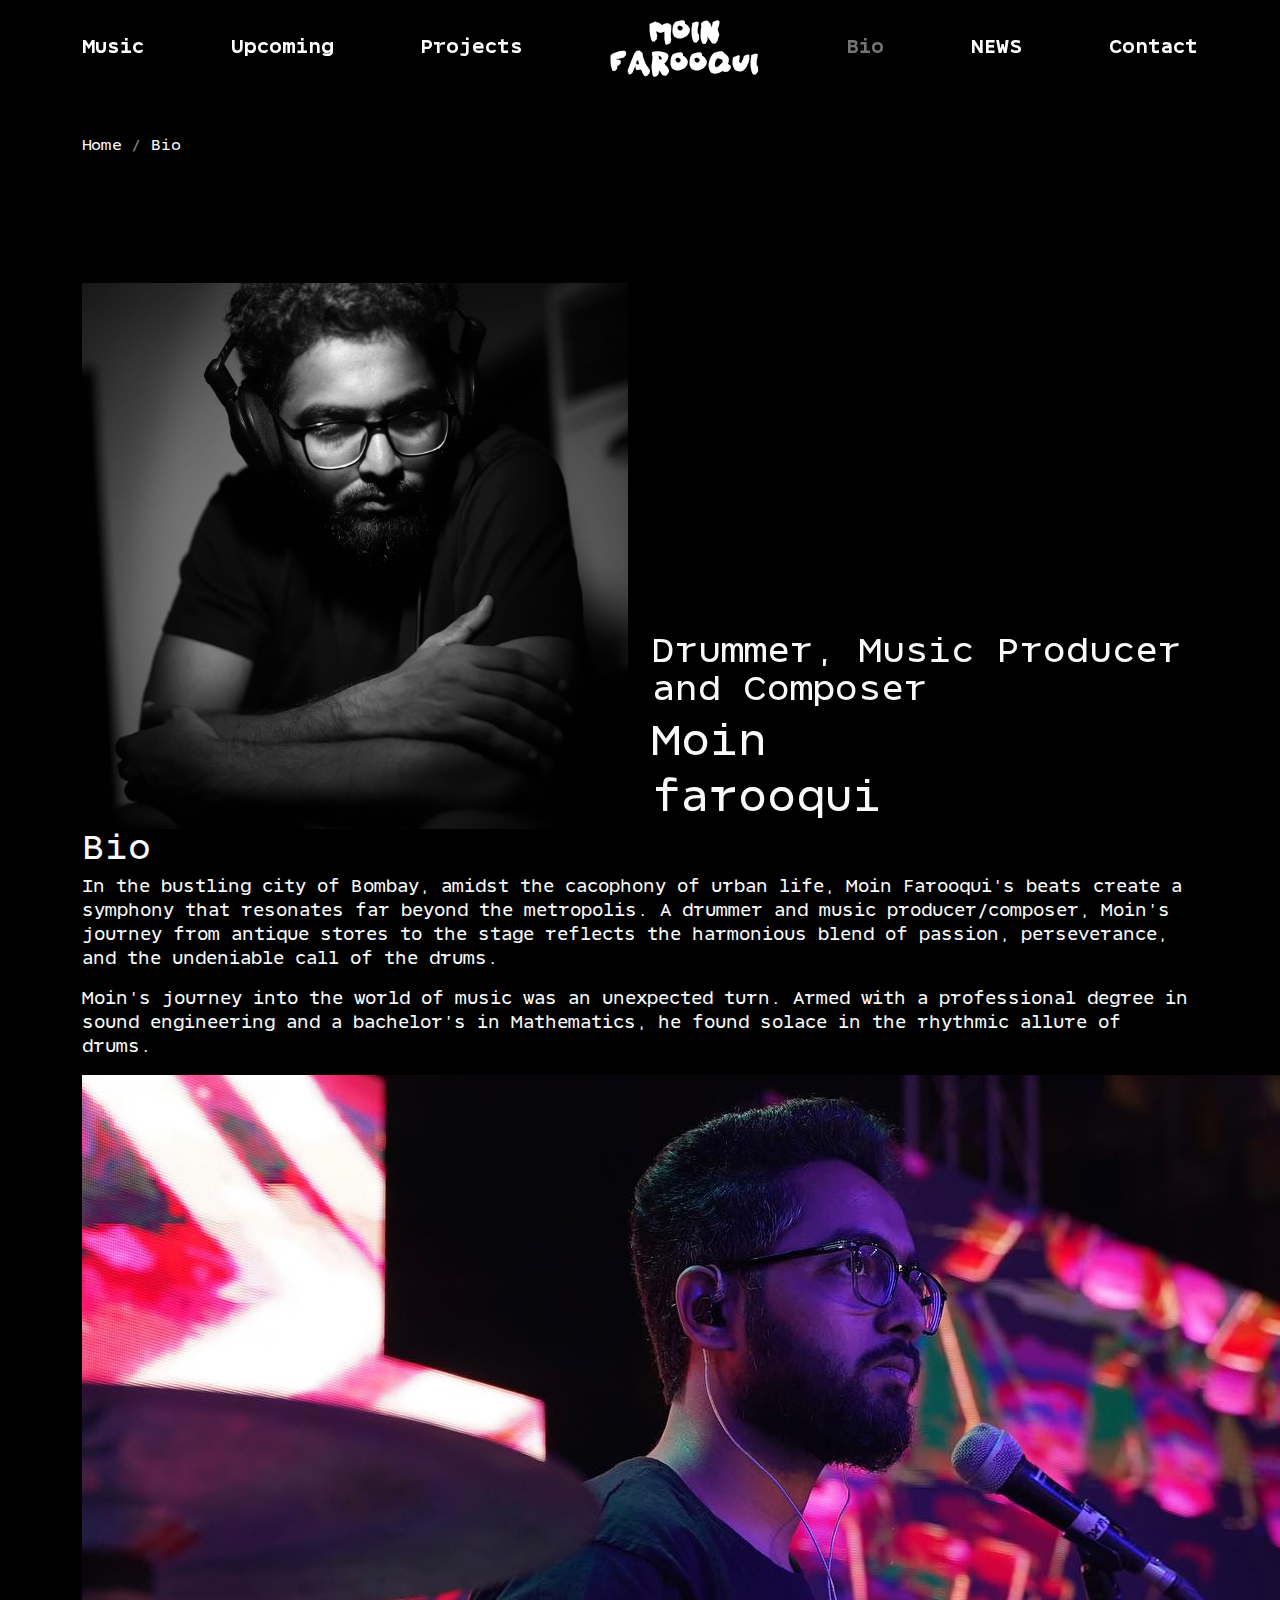
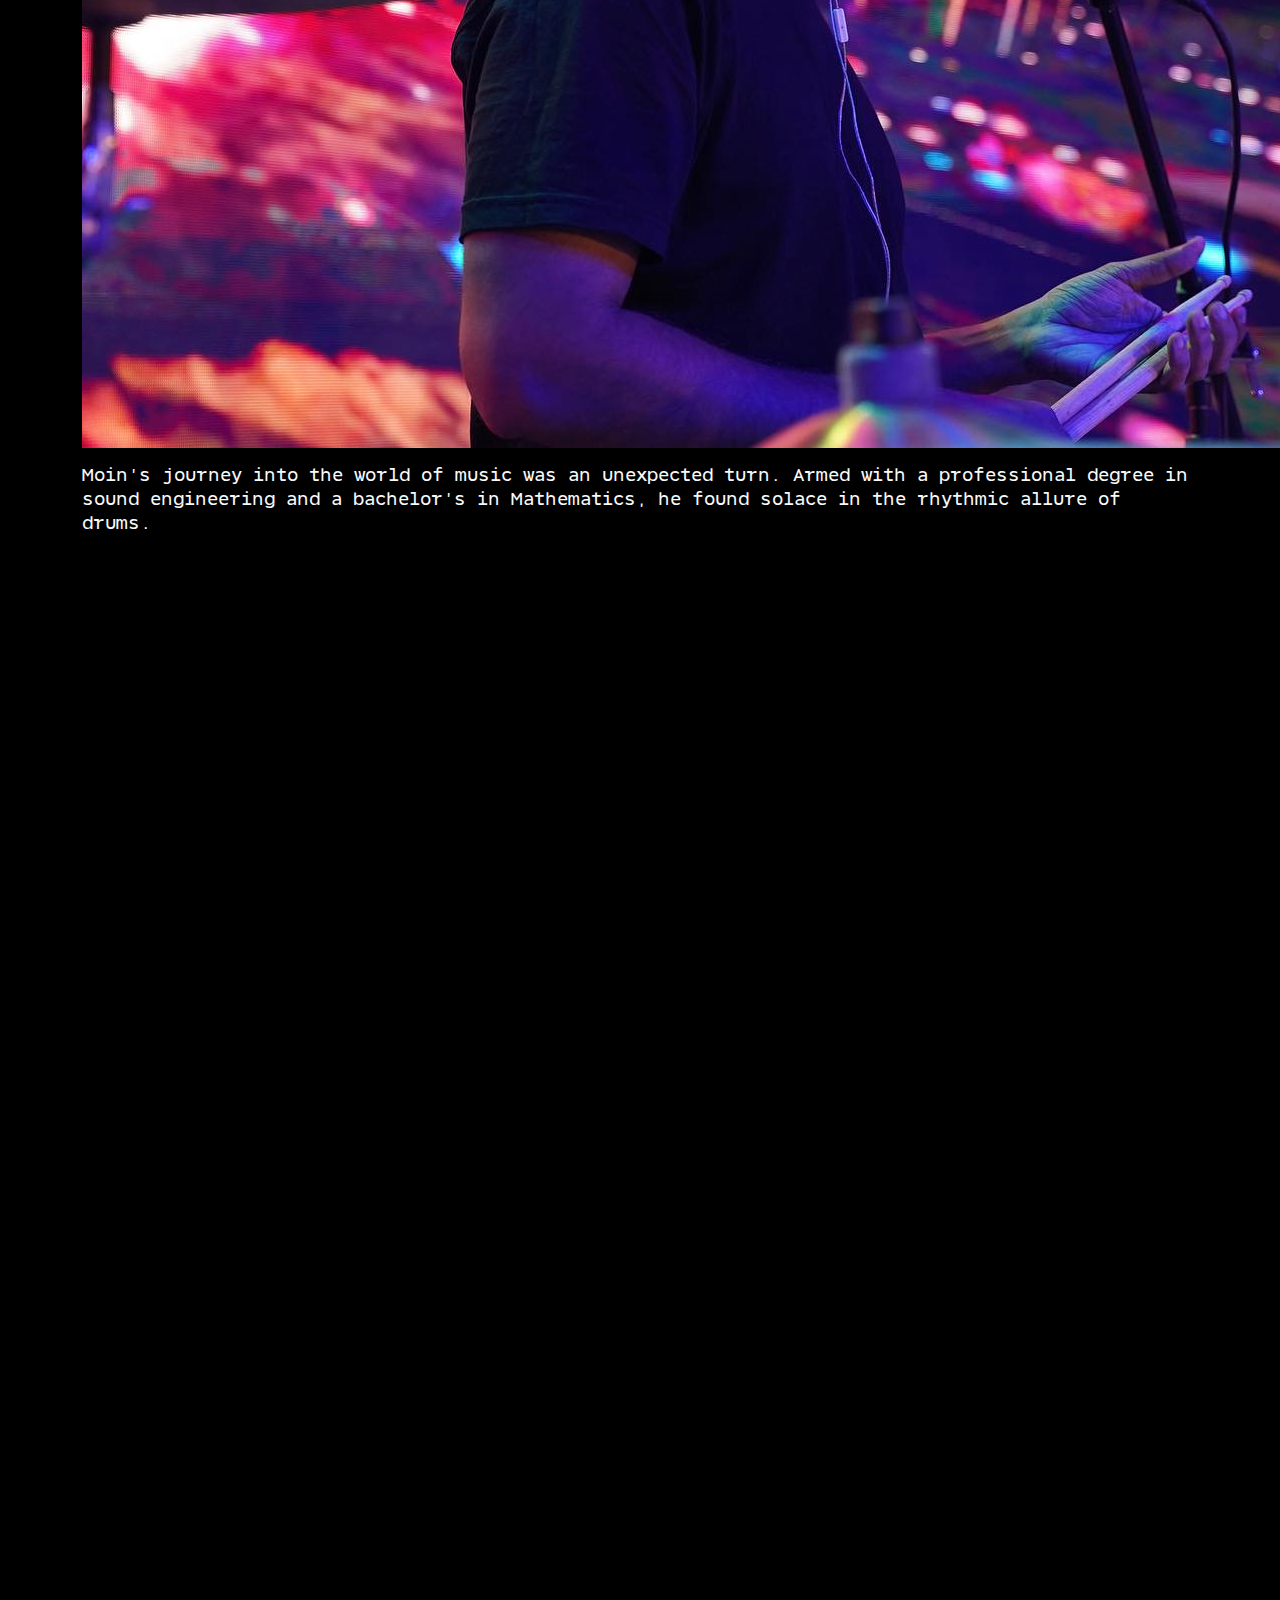
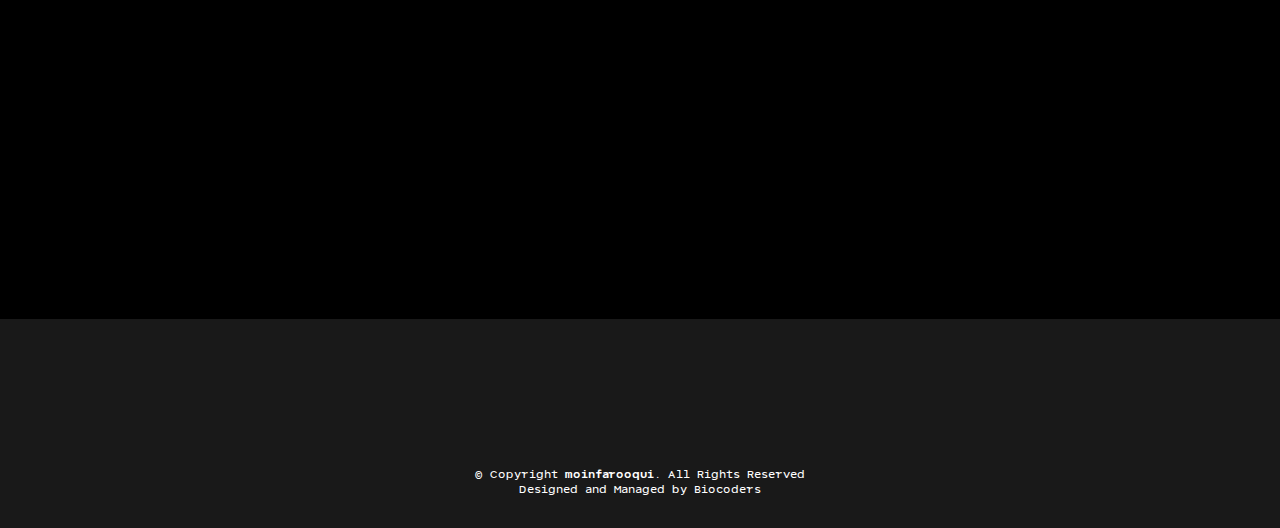
==== bio.html @ 80e5ed39 "Add files via upload" ====
<!DOCTYPE html>
<html lang="en">

<head>
  <meta charset="utf-8">
  <meta content="width=device-width, initial-scale=1.0" name="viewport">

  <title>Bio | Moin farooqui</title>
  <meta content="" name="description">
  <meta content="" name="keywords">

  <!-- Favicons -->
  <link href="assets/img/favicon/favicon-32x32.png" rel="icon">
  <link href="assets/img/favicon/apple-touch-icon.png" rel="apple-touch-icon">

  <!-- Google Fonts -->
  <link href="https://fonts.googleapis.com/css?family=Open+Sans:300,300i,400,400i,600,600i,700,700i|Jost:300,300i,400,400i,500,500i,600,600i,700,700i|Poppins:300,300i,400,400i,500,500i,600,600i,700,700i" rel="stylesheet">

  <!-- Vendor CSS Files -->
  <link href="assets/vendor/aos/aos.css" rel="stylesheet">
  <link href="assets/vendor/bootstrap/css/bootstrap.min.css" rel="stylesheet">
  <link href="assets/vendor/bootstrap-icons/bootstrap-icons.css" rel="stylesheet">
  <link href="assets/vendor/boxicons/css/boxicons.min.css" rel="stylesheet">
  <link href="assets/vendor/glightbox/css/glightbox.min.css" rel="stylesheet">
  <link href="assets/vendor/remixicon/remixicon.css" rel="stylesheet">
  <link href="assets/vendor/swiper/swiper-bundle.min.css" rel="stylesheet">

  <!-- Template Main CSS File -->
  <link href="assets/css/style.css" rel="stylesheet">

  <!-- =======================================================
  * Template Name: Arsha - v4.11.0
  * Template URL: https://bootstrapmade.com/arsha-free-bootstrap-html-template-corporate/
  * Author: BootstrapMade.com
  * License: https://bootstrapmade.com/license/
  ======================================================== -->
</head>

<body  style="background-color: #000;">

  <!-- ======= Header ======= -->
  <header id="header" class="fixed-top">
    <div class="container d-flex align-items-center">

      <!-- <h1 class="logo me-auto"><a href="index.html">Moin farooqui</a></h1> -->
      <!-- Uncomment below if you prefer to use an image logo -->
      <!-- <a href="index.html" class="logo me-auto"><img src="assets/img/logo.png" alt="" class="img-fluid"></a>-->

      <nav id="navbar" class="navbar">
        <ul>
          
          <li><a class="nav-link scrollto" href="#music">Music</a></li>
          <li><a class="nav-link scrollto" href="#upcoming">Upcoming</a></li>
          <li><a class="nav-link scrollto" href="#projects">Projects</a></li>
          <h1 class="logo nav-link scrollto"><a href="#hero">Moin <br> farooqui</a></h1>
          <li><a class="nav-link scrollto active" href="#bio">Bio</a></li>
          <li><a class="nav-link scrollto" href="#news">NEWS</a></li>
          <li><a class="nav-link scrollto" href="#contact">Contact</a></li>
        </ul>
        <i class="bi bi-list mobile-nav-toggle"></i>
      </nav><!-- .navbar -->
      
    </div>
  </header>
  <!-- End Header -->

  <main id="main">

    <!-- ======= Breadcrumbs ======= -->
    <section id="breadcrumbs" class="breadcrumbs">
      <div class="container">

        <ol class="text-light">
          <li><a href="index.html" class="text-light">Home</a></li>
          <li>Bio</li>
        </ol>
        <h2>Biography</h2>

      </div>
    </section><!-- End Breadcrumbs -->

    <section id="bio-details" class="project-details">
      <div class="container">

        <div class="row gy-4">

          <div class="col-lg-6">
            <div class="">
              <img src="assets/img/moin/moin2.jpeg" alt="" width="100%">
            </div>
          </div>

          <div class="col-lg-6" style="align-self: end;">
            <div id="">
              <div class="col-lg-12 d-flex flex-column justify-content-center pt-4 pt-lg-0 order-2 order-lg-1" data-aos="fade-up" data-aos-delay="200">
                <h2 class="text-light">Drummer, Music Producer and Composer</h2>
                <h1 class="text-light">Moin</h1>
                <h1 class="text-light">farooqui</h1>
              </div>
              <!-- <ul>
                  <a href="https://www.youtube.com/watch?v=yIJ0isnX3iY&list=OLAK5uy_nGSRUbZu08dKZDRNN-ywwsr1pkPJdEuv4&index=1" target="_blank" data-social="youtube" aria-label="youtube" class="link"><i class="fa-brands fa-youtube fa-xl"></i></a>
                  <a href="https://open.spotify.com/track/7BH8MLa34z0mdH7Q48HgkG?si=b2f1120edd65422a" target="_blank" data-social="spotify" aria-label="Spotify" class="link"><i class="fa-brands fa-spotify fa-xl"></i></a>
                  <a href="https://open.spotify.com/track/7BH8MLa34z0mdH7Q48HgkG?si=b2f1120edd65422a" target="_blank" data-social="soundcloud" aria-label="soundcloud" class="link"><i class="fa-brands fa-soundcloud fa-xl"></i></a>
                  <a href="https://open.spotify.com/track/7BH8MLa34z0mdH7Q48HgkG?si=b2f1120edd65422a" target="_blank" data-social="applemusic" aria-label="applemusic" class="link"><i class="fa-brands fa-apple fa-xl"></i></a> 
                </li>
              </ul> -->
            </div>
          </div>

        </div>
        <div class="row gy-4 mb-5">

          <div class="col-lg-12">
            <div class="project-description text-light">
              <h2 class="">Bio</h2>
              <p>
                In the bustling city of Bombay, amidst the cacophony of urban life, Moin Farooqui’s beats create a symphony that resonates far beyond the metropolis. A drummer and music producer/composer, Moin’s journey from antique stores to the stage reflects the harmonious blend of passion, perseverance, and the undeniable call of the drums.
              </p>
              <p>
                Moin’s journey into the world of music was an unexpected turn. Armed with a professional degree in sound engineering and a bachelor’s in Mathematics, he found solace in the rhythmic allure of drums. 
              </p>
              <p>
                <img src="/assets/img/moin/moin3.jpg">
              </p>
              <p>
                Moin’s journey into the world of music was an unexpected turn. Armed with a professional degree in sound engineering and a bachelor’s in Mathematics, he found solace in the rhythmic allure of drums. 
              </p>
            </div>
          </div>
        </div>

        <div class="row gy-4 bio-streams">

          <div class="col-lg-6" data-aos="fade-up">
            <div class="">
              <img src="assets/img/moin/moin2.jpeg" alt="" width="100%">
            </div>
          </div>

          <div class="col-lg-6" style="align-self: end;">
            <div id="">
              <div class="col-lg-12 d-flex flex-column justify-content-center pt-4 pt-lg-0 order-2 order-lg-1" data-aos="fade-up" data-aos-delay="200">
                <h1 class="text-light pb-4">1M+<p>Streams</p></h1>
                <h1 class="text-light pb-4">150K+<p>Followers</p></h1>
                <h1 class="text-light">3<p>Albums</p></h1>
              </div>
              <!-- <ul>
                  <a href="https://www.youtube.com/watch?v=yIJ0isnX3iY&list=OLAK5uy_nGSRUbZu08dKZDRNN-ywwsr1pkPJdEuv4&index=1" target="_blank" data-social="youtube" aria-label="youtube" class="link"><i class="fa-brands fa-youtube fa-xl"></i></a>
                  <a href="https://open.spotify.com/track/7BH8MLa34z0mdH7Q48HgkG?si=b2f1120edd65422a" target="_blank" data-social="spotify" aria-label="Spotify" class="link"><i class="fa-brands fa-spotify fa-xl"></i></a>
                  <a href="https://open.spotify.com/track/7BH8MLa34z0mdH7Q48HgkG?si=b2f1120edd65422a" target="_blank" data-social="soundcloud" aria-label="soundcloud" class="link"><i class="fa-brands fa-soundcloud fa-xl"></i></a>
                  <a href="https://open.spotify.com/track/7BH8MLa34z0mdH7Q48HgkG?si=b2f1120edd65422a" target="_blank" data-social="applemusic" aria-label="applemusic" class="link"><i class="fa-brands fa-apple fa-xl"></i></a> 
                </li>
              </ul> -->
            </div>
          </div>
          
          <div class="row gy-4 bio-streams">

            <div class="col-lg-12 container" data-aos="fade-up">
              <div class="section-title">
                <h2>Artist</h2>
              </div>
              <div class="row">
                <div class="col-xl-3 col-md-4 col-sm-6 d-flex align-items-center mt-5 mt-xl-0">
                  <div class="artist-card" style="background-image: url(/assets/img/music/kohra_acoustic.jpeg); background-position: center; background-size: cover; background-repeat: no-repeat;">
                    <!-- <svg class="img" xmlns="/a" xml:space="preserve" width="100%" height="100%" version="1.1" shape-rendering="geometricPrecision" text-rendering="geometricPrecision" image-rendering="optimizeQuality" fill-rule="evenodd" clip-rule="evenodd" viewBox="0 0 784.37 1277.39" xmlns:xlink="http://www.w3.org/1999/xlink">
        
                  </svg> -->
                  <!-- <img src="/assets/img/moin/moin4.JPG" class="img"> -->
                    <div class="textBox">
                      <p class="text head text-light">Ethereum</p>
                      <span>Cryptocurrency</span>
                      <p class="text price">1.654,34€</p>
                    </div>
                  </div>
                </div>
                <div class="col-xl-3 col-md-4 col-sm-6 d-flex align-items-center mt-5 mt-xl-0">
                  <div class="artist-card">
                    <svg class="img" xmlns="http://www.w3.org/2000/svg" xml:space="preserve" width="100%" height="100%" version="1.1" shape-rendering="geometricPrecision" text-rendering="geometricPrecision" image-rendering="optimizeQuality" fill-rule="evenodd" clip-rule="evenodd" viewBox="0 0 784.37 1277.39" xmlns:xlink="http://www.w3.org/1999/xlink">
                   <g id="Layer_x0020_1">
                    <metadata id="CorelCorpID_0Corel-Layer"></metadata>
                    <g id="_1421394342400">
                     <g>
                      <polygon fill="#343434" fill-rule="nonzero" points="392.07,0 383.5,29.11 383.5,873.74 392.07,882.29 784.13,650.54"></polygon>
                      <polygon fill="#8C8C8C" fill-rule="nonzero" points="392.07,0 -0,650.54 392.07,882.29 392.07,472.33"></polygon>
                      <polygon fill="#3C3C3B" fill-rule="nonzero" points="392.07,956.52 387.24,962.41 387.24,1263.28 392.07,1277.38 784.37,724.89"></polygon>
                      <polygon fill="#8C8C8C" fill-rule="nonzero" points="392.07,1277.38 392.07,956.52 -0,724.89"></polygon>
                      <polygon fill="#141414" fill-rule="nonzero" points="392.07,882.29 784.13,650.54 392.07,472.33"></polygon>
                      <polygon fill="#393939" fill-rule="nonzero" points="0,650.54 392.07,882.29 392.07,472.33"></polygon>
                     </g>
                    </g>
                   </g>
                  </svg>
                    <div class="textBox">
                      <p class="text head">Ethereum</p>
                      <span>Cryptocurrency</span>
                      <p class="text price">1.654,34€</p>
                    </div>
                  </div>
                </div>
            </div>
          </div>

        <div class="row gy-4">

          <div class="col-lg-12">
            <section id="portfolio" class="portfolio">
              <div class="container" data-aos="fade-up">
        
                <div class="section-title">
                  <h2>Portfolio</h2>
                </div>
                <div class="row portfolio-container" data-aos="fade-up" data-aos-delay="200">
        
                  <div class="col-lg-4 col-md-6 portfolio-item">
                    <div class="portfolio-img"><img src="assets/img/moin/soultone.jpg" class="img-fluid" alt="">
                      <div class="portfolio-info">
                        <a href="assets/img/portfolio/portfolio-1.jpg" data-gallery="portfolioGallery" class="portfolio-lightbox preview-link" title="App 1"><i class="bx bx-plus"></i></a>
                        <a href="portfolio-details.html" class="details-link" title="More Details"><i class="bx bx-link"></i></a>
                      </div>
                    </div>
                  </div>
        
                  <div class="col-lg-4 col-md-6 portfolio-item">
                    <div class="portfolio-img"><img src="assets/img/moin/moin5.JPG" class="img-fluid" alt="">
                      <div class="portfolio-info">
                        <a href="assets/img/portfolio/portfolio-1.jpg" data-gallery="portfolioGallery" class="portfolio-lightbox preview-link" title="App 1"><i class="bx bx-plus"></i></a>
                        <a href="portfolio-details.html" class="details-link" title="More Details"><i class="bx bx-link"></i></a>
                      </div>
                    </div>
                  </div>
        
                  <div class="col-lg-4 col-md-6 portfolio-item">
                    <div class="portfolio-img"><img src="assets/img/moin/moin-dino.jpg" class="img-fluid" alt="">
                      <div class="portfolio-info">
                        <a href="assets/img/portfolio/portfolio-1.jpg" data-gallery="portfolioGallery" class="portfolio-lightbox preview-link" title="App 1"><i class="bx bx-plus"></i></a>
                        <a href="portfolio-details.html" class="details-link" title="More Details"><i class="bx bx-link"></i></a>
                      </div>
                    </div>
                  </div>

                  <div class="col-lg-4 col-md-6 portfolio-item">
                    <div class="portfolio-img"><img src="assets/img/moin/abhjit-shrivastav.jpg" class="img-fluid" alt="">
                      <div class="portfolio-info">
                        <a href="assets/img/portfolio/portfolio-1.jpg" data-gallery="portfolioGallery" class="portfolio-lightbox preview-link" title="App 1"><i class="bx bx-plus"></i></a>
                        <a href="portfolio-details.html" class="details-link" title="More Details"><i class="bx bx-link"></i></a>
                      </div>
                    </div>
                  </div>

                  <div class="col-lg-4 col-md-6 portfolio-item">
                    <div class="portfolio-img"><img src="assets/img/moin/1.jpg" class="img-fluid" alt="">
                      <div class="portfolio-info">
                        <a href="assets/img/portfolio/portfolio-1.jpg" data-gallery="portfolioGallery" class="portfolio-lightbox preview-link" title="App 1"><i class="bx bx-plus"></i></a>
                        <a href="portfolio-details.html" class="details-link" title="More Details"><i class="bx bx-link"></i></a>
                      </div>
                    </div>
                  </div>
                  <div class="col-lg-4 col-md-6 portfolio-item">
                    <div class="portfolio-img"><img src="assets/img/moin/joel_hamilton.jpg" class="img-fluid" alt="">
                      <div class="portfolio-info">
                        <a href="assets/img/portfolio/portfolio-1.jpg" data-gallery="portfolioGallery" class="portfolio-lightbox preview-link" title="App 1"><i class="bx bx-plus"></i></a>
                        <a href="portfolio-details.html" class="details-link" title="More Details"><i class="bx bx-link"></i></a>
                      </div>
                    </div>
                  </div>
                  <div class="col-lg-4 col-md-6 portfolio-item">
                    <div class="portfolio-img"><img src="assets/img/moin/DSC00042.JPG" class="img-fluid" alt="">
                      <div class="portfolio-info">
                        <a href="assets/img/portfolio/portfolio-1.jpg" data-gallery="portfolioGallery" class="portfolio-lightbox preview-link" title="App 1"><i class="bx bx-plus"></i></a>
                        <a href="portfolio-details.html" class="details-link" title="More Details"><i class="bx bx-link"></i></a>
                      </div>
                    </div>
                  </div>
                  <div class="col-lg-4 col-md-6 portfolio-item">
                    <div class="portfolio-img"><img src="assets/img/moin/DSC03375.JPG" class="img-fluid" alt="">
                      <div class="portfolio-info">
                        <a href="assets/img/portfolio/portfolio-1.jpg" data-gallery="portfolioGallery" class="portfolio-lightbox preview-link" title="App 1"><i class="bx bx-plus"></i></a>
                        <a href="portfolio-details.html" class="details-link" title="More Details"><i class="bx bx-link"></i></a>
                      </div>
                    </div>
                  </div>
                  <div class="col-lg-4 col-md-6 portfolio-item">
                    <div class="portfolio-img"><img src="assets/img/moin/DSC_0605.jpg" class="img-fluid" alt="">
                      <div class="portfolio-info">
                        <a href="assets/img/portfolio/portfolio-1.jpg" data-gallery="portfolioGallery" class="portfolio-lightbox preview-link" title="App 1"><i class="bx bx-plus"></i></a>
                        <a href="portfolio-details.html" class="details-link" title="More Details"><i class="bx bx-link"></i></a>
                      </div>
                    </div>
                  </div>
                  <div class="col-lg-4 col-md-6 portfolio-item">
                    <div class="portfolio-img"><img src="assets/img/moin/WhatsApp Image 2024-03-11 at 2.36.28 PM.jpeg" class="img-fluid" alt="">
                      <div class="portfolio-info">
                        <a href="assets/img/portfolio/portfolio-1.jpg" data-gallery="portfolioGallery" class="portfolio-lightbox preview-link" title="App 1"><i class="bx bx-plus"></i></a>
                        <a href="portfolio-details.html" class="details-link" title="More Details"><i class="bx bx-link"></i></a>
                      </div>
                    </div>
                  </div>
                  <div class="col-lg-4 col-md-6 portfolio-item">
                    <div class="portfolio-img"><img src="assets/img/moin/FB_IMG_1490248546352.jpg" class="img-fluid" alt="">
                      <div class="portfolio-info">
                        <a href="assets/img/portfolio/portfolio-1.jpg" data-gallery="portfolioGallery" class="portfolio-lightbox preview-link" title="App 1"><i class="bx bx-plus"></i></a>
                        <a href="portfolio-details.html" class="details-link" title="More Details"><i class="bx bx-link"></i></a>
                      </div>
                    </div>
                  </div>
                  <div class="col-lg-4 col-md-6 portfolio-item">
                    <div class="portfolio-img"><img src="assets/img/moin/IMG_4125.JPG" class="img-fluid" alt="">
                      <div class="portfolio-info">
                        <a href="assets/img/portfolio/portfolio-1.jpg" data-gallery="portfolioGallery" class="portfolio-lightbox preview-link" title="App 1"><i class="bx bx-plus"></i></a>
                        <a href="portfolio-details.html" class="details-link" title="More Details"><i class="bx bx-link"></i></a>
                      </div>
                    </div>
                  </div>
                  <div class="col-lg-4 col-md-6 portfolio-item">
                    <div class="portfolio-img"><img src="assets/img/moin/jhanvi_srimantam.jpg" class="img-fluid" alt="">
                      <div class="portfolio-info">
                        <a href="assets/img/portfolio/portfolio-1.jpg" data-gallery="portfolioGallery" class="portfolio-lightbox preview-link" title="App 1"><i class="bx bx-plus"></i></a>
                        <a href="portfolio-details.html" class="details-link" title="More Details"><i class="bx bx-link"></i></a>
                      </div>
                    </div>
                  </div>        
                </div>
        
              </div>
            </section>
          </div>
        </div>

      </div>
    </section>

  </main><!-- End #main -->

   <!-- ======= Footer ======= -->
   <footer id="footer">
    <div class="footer-top">
      <div class="container">
        <div class="row">
          <div class="col-lg-12 col-md-12 footer-contact">
            <div class="social-links mt-3">
              <a href="#" class="twitter"><i class="fa-brands fa-instagram"></i></a>
            </div>
            <div class="social-links mt-3">
              <a href="#" class="twitter"><i class="fa-brands fa-twitter"></i></a>
            </div>
            <div class="social-links mt-3">
              <a href="#" class="facebook"><i class="fa-brands fa-facebook"></i></a>
            </div>
            <div class="social-links mt-3">
              <a href="#" class="facebook"><i class="fa-brands fa-youtube"></i></a>
            </div>
            <div class="social-links mt-3">
              <a href="#" class="facebook"><i class="fa-brands fa-spotify"></i></i></a>
            </div>
            <div class="social-links mt-3">
              <a href="#" class="facebook"><i class="fa-brands fa-soundcloud"></i></a>
            </div>
          </div>
          <div class="copyright text-center">
            &copy; Copyright <strong><span>moinfarooqui</span></strong>. All Rights Reserved
          </div> 
          <div class="copyright text-center">
            Designed and Managed by <a href="https://biocoders.com/">Biocoders</a>
          </div>
        </div>
      </div>
    </div>
  </footer>
  <!-- End Footer -->

    <div id="preloader"> <img src="/assets/img/drums.svg" height="45px" width="45px"></div>
  <a href="#" class="back-to-top d-flex align-items-center justify-content-center"><i class="bi bi-arrow-up-short"></i></a>

  <!-- Vendor JS Files -->
  <script src="assets/vendor/aos/aos.js"></script>
  <script src="assets/vendor/bootstrap/js/bootstrap.bundle.min.js"></script>
  <script src="assets/vendor/glightbox/js/glightbox.min.js"></script>
  <script src="assets/vendor/isotope-layout/isotope.pkgd.min.js"></script>
  <script src="assets/vendor/swiper/swiper-bundle.min.js"></script>
  <script src="assets/vendor/waypoints/noframework.waypoints.js"></script>
  <script src="assets/vendor/php-email-form/validate.js"></script>

  <!-- Template Main JS File -->
  <script src="assets/js/main.js"></script>

  <!-- Font awesome Js  -->
  <script src="https://kit.fontawesome.com/1b7f5ae6cf.js" crossorigin="anonymous"></script>

</body>

</html>
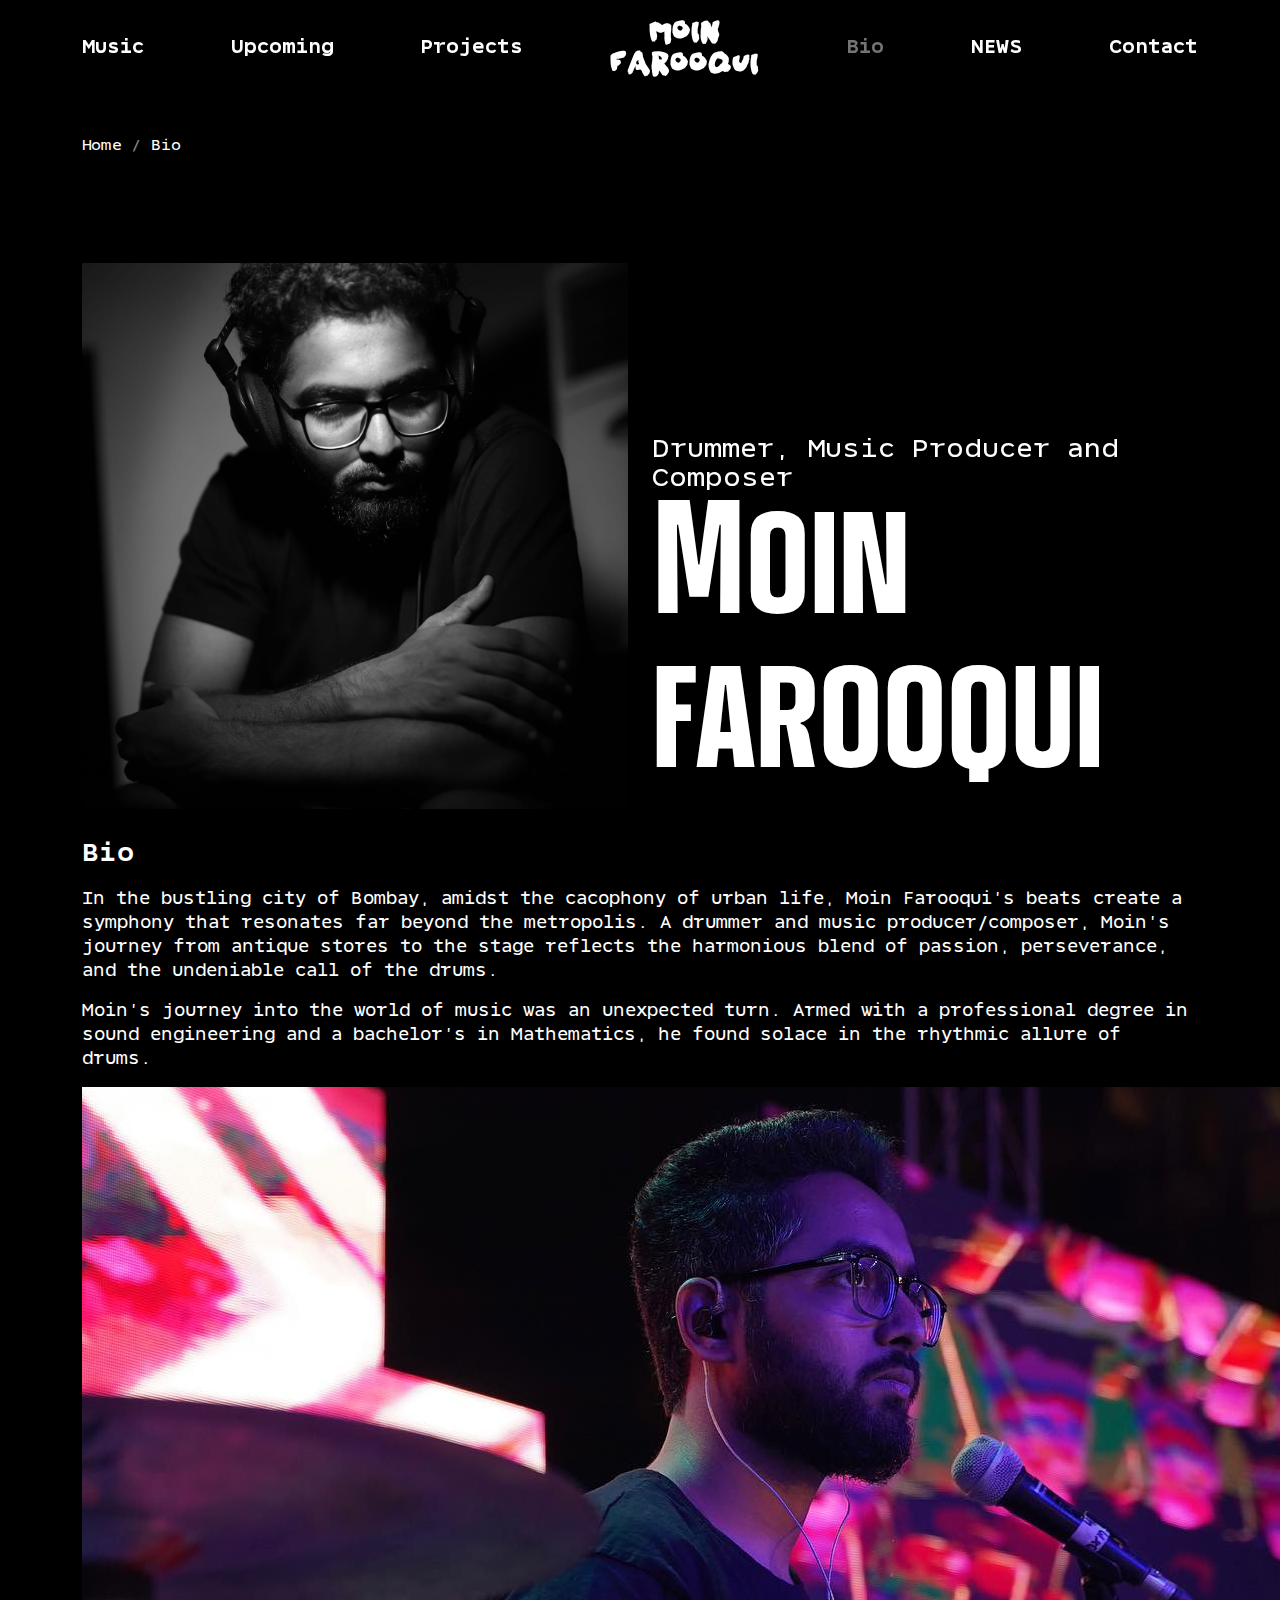
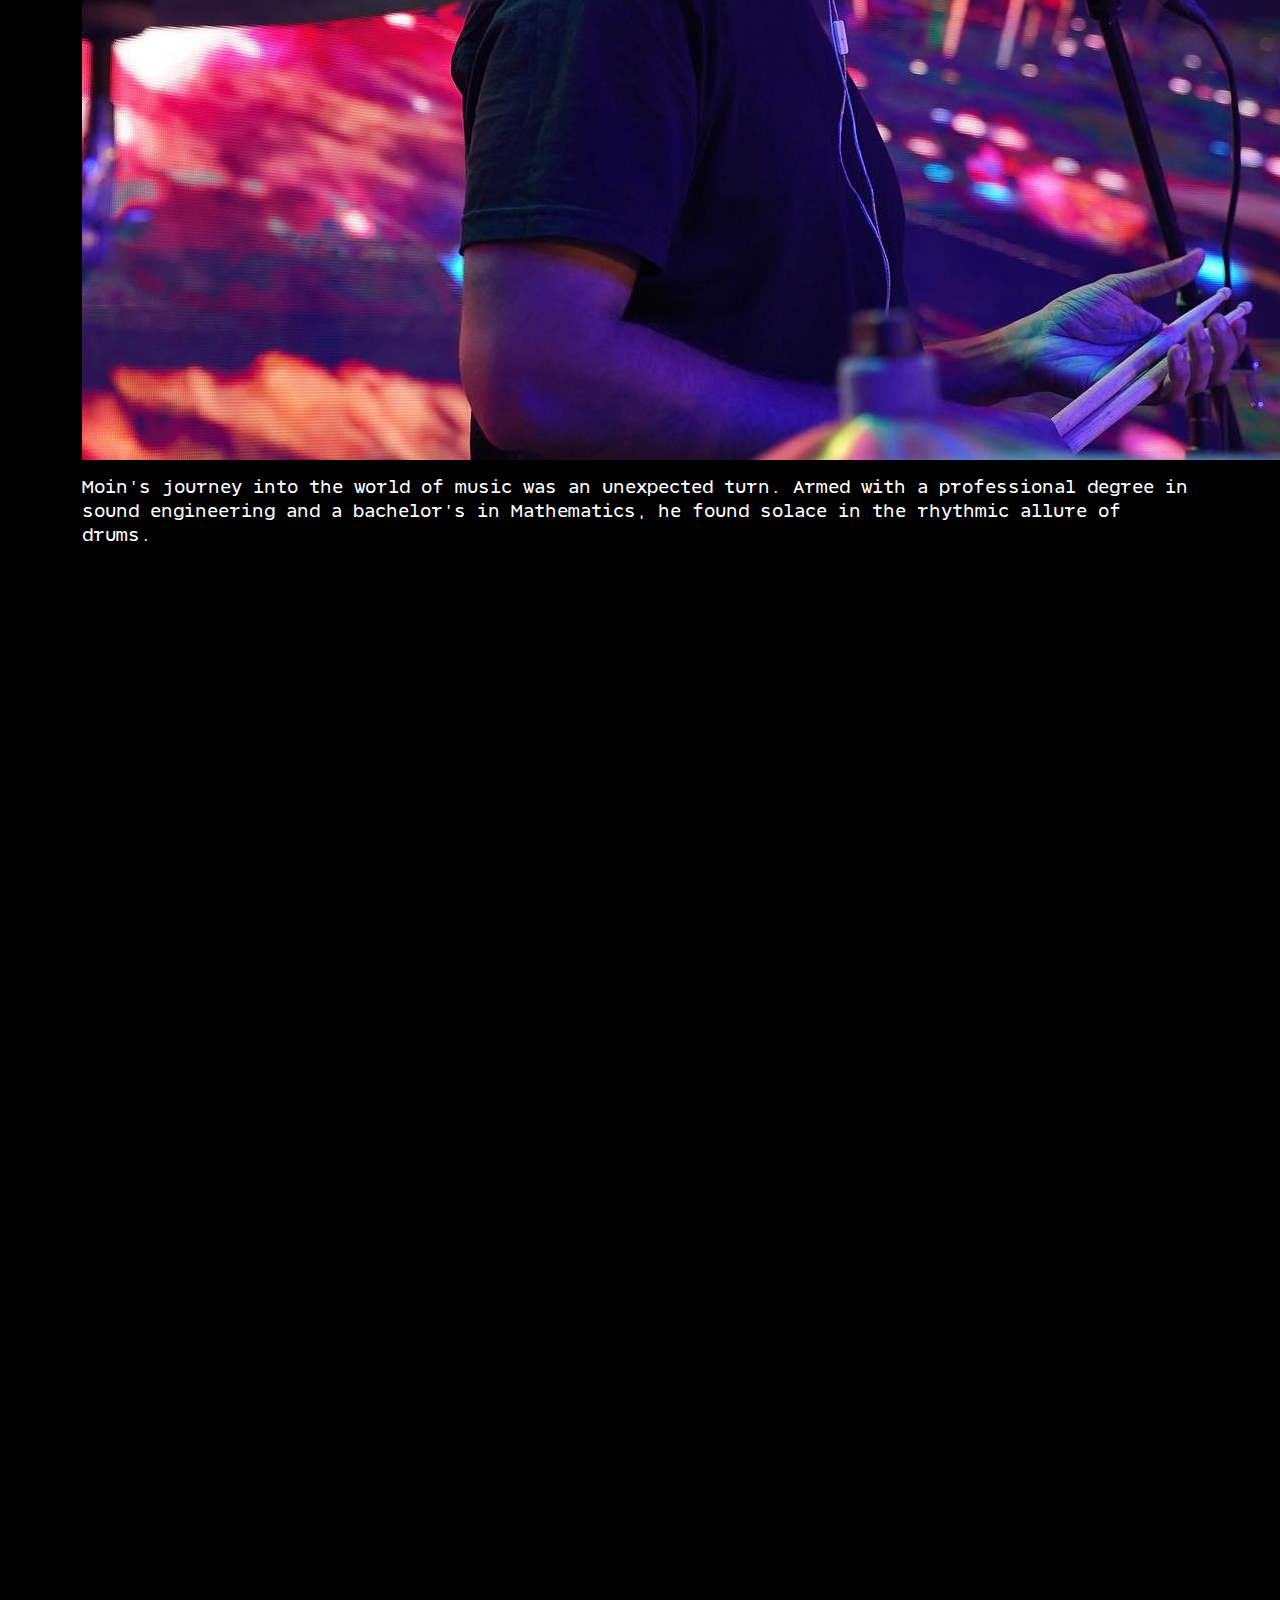
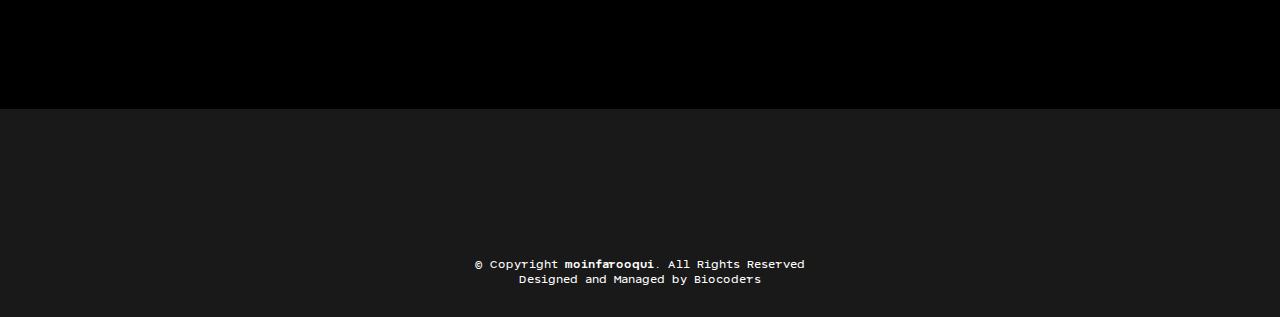
==== commit 435f370f: "index and bio update" ====
--- a/bio.html
+++ b/bio.html
@@ -159,22 +159,23 @@
             <div class="col-lg-12 container" data-aos="fade-up">
               <div class="section-title">
                 <h2>Artist</h2>
+                <h3>I have Worked with</h1>
               </div>
               <div class="row">
                 <div class="col-xl-3 col-md-4 col-sm-6 d-flex align-items-center mt-5 mt-xl-0">
-                  <div class="artist-card" style="background-image: url(/assets/img/music/kohra_acoustic.jpeg); background-position: center; background-size: cover; background-repeat: no-repeat;">
+                  <div class="artist-card" style="background-image: url(/assets/img/portfolio/DSC00377.png); background-position: center; background-size: cover; background-repeat: no-repeat;">
                     <!-- <svg class="img" xmlns="/a" xml:space="preserve" width="100%" height="100%" version="1.1" shape-rendering="geometricPrecision" text-rendering="geometricPrecision" image-rendering="optimizeQuality" fill-rule="evenodd" clip-rule="evenodd" viewBox="0 0 784.37 1277.39" xmlns:xlink="http://www.w3.org/1999/xlink">
         
                   </svg> -->
                   <!-- <img src="/assets/img/moin/moin4.JPG" class="img"> -->
                     <div class="textBox">
-                      <p class="text head text-light">Ethereum</p>
-                      <span>Cryptocurrency</span>
-                      <p class="text price">1.654,34€</p>
+                      <p class="text head text-light">Madhur SHarma</p>
+                      <span>Dummer</span>
+                      <!-- <p class="text price">1.654,34€</p> -->
                     </div>
                   </div>
                 </div>
-                <div class="col-xl-3 col-md-4 col-sm-6 d-flex align-items-center mt-5 mt-xl-0">
+                <!-- <div class="col-xl-3 col-md-4 col-sm-6 d-flex align-items-center mt-5 mt-xl-0">
                   <div class="artist-card">
                     <svg class="img" xmlns="http://www.w3.org/2000/svg" xml:space="preserve" width="100%" height="100%" version="1.1" shape-rendering="geometricPrecision" text-rendering="geometricPrecision" image-rendering="optimizeQuality" fill-rule="evenodd" clip-rule="evenodd" viewBox="0 0 784.37 1277.39" xmlns:xlink="http://www.w3.org/1999/xlink">
                    <g id="Layer_x0020_1">
@@ -197,7 +198,7 @@
                       <p class="text price">1.654,34€</p>
                     </div>
                   </div>
-                </div>
+                </div> -->
             </div>
           </div>
 
--- a/assets/css/style.css
+++ b/assets/css/style.css
@@ -469,7 +469,7 @@
   padding-top: 72px;
 }
 
-#hero h1 {
+#hero h1, #bio-details h1 {
   margin: 0 0 10px 0;
   font-size: 10rem;
   font-weight: 700;
@@ -478,7 +478,7 @@
   font-family: highman;
 }
 
-#hero h2 {
+#hero h2 , #bio-details h2{
   color: #fff;
   /* margin-bottom: 50px; */
   font-size: 24px;
@@ -662,6 +662,7 @@
   margin-bottom: 0;
 }
 
+
 /*--------------------------------------------------------------
 # Clients
 --------------------------------------------------------------*/
@@ -689,63 +690,6 @@
   }
 }
 
-/*--------------------------------------------------------------
-# About Us
---------------------------------------------------------------*/
-.about .content h3 {
-  font-weight: 600;
-  font-size: 26px;
-}
-
-.about .content ul {
-  list-style: none;
-  padding: 0;
-}
-
-.about .content ul li {
-  padding-left: 28px;
-  position: relative;
-}
-
-.about .content ul li+li {
-  margin-top: 10px;
-}
-
-.about .content ul i {
-  position: absolute;
-  left: 0;
-  top: 2px;
-  font-size: 20px;
-  color: #000;
-  line-height: 1;
-}
-
-.about .content p:last-child {
-  margin-bottom: 0;
-}
-
-.about .content .btn-learn-more {
-  font-family: "Poppins", sans-serif;
-  font-weight: 500;
-  font-size: 14px;
-  letter-spacing: 1px;
-  display: inline-block;
-  padding: 12px 32px;
-  border-radius: 4px;
-  transition: 0.3s;
-  line-height: 1;
-  color: #000;
-  -webkit-animation-delay: 0.8s;
-  animation-delay: 0.8s;
-  margin-top: 6px;
-  border: 2px solid #000;
-}
-
-.about .content .btn-learn-more:hover {
-  background: #000;
-  color: #fff;
-  text-decoration: none;
-}
 
 /*--------------------------------------------------------------
 # Live
@@ -872,6 +816,121 @@
  }
 
 
+ /*--------------------------------------------------------------
+# Recent
+--------------------------------------------------------------*/
+ 
+/* Recent Rleases */
+.recent .container {
+  /* display: flex; */
+  align-items: center;
+  justify-content: center;
+}
+
+.recent .card_box {
+  width: 100%;
+  max-width: 250px;
+  height: 250px;
+  border-radius: 20px;
+  background: linear-gradient(170deg, rgba(58, 56, 56, 0.623) 0%, rgb(31, 31, 31) 100%);
+  position: relative;
+  box-shadow: 0 25px 50px rgba(0,0,0,0.55);
+  cursor: pointer;
+  transition: all .3s;
+  margin: 0 auto;
+}
+
+.recent .card_box:hover {
+  transform: scale(1.2);
+}
+
+.recent .card_box span {
+  position: absolute;
+  overflow: hidden;
+  width: 150px;
+  height: 150px;
+  top: -10px;
+  left: -10px;
+  display: flex;
+  align-items: center;
+  justify-content: center;
+}
+
+.recent .card_box span::before {
+  content: 'New';
+  position: absolute;
+  width: 150%;
+  height: 40px;
+  /* background-image: linear-gradient(45deg, #ff6547 0%, #ffb144  51%, #ff7053  100%); */
+  background: #000000;
+  background: -moz-linear-gradient(left, #000000 0%, #858585 50%, #FFFFFF 100%);
+  background: -webkit-linear-gradient(left, #000000 0%, #858585 50%, #FFFFFF 100%);
+  background: linear-gradient(to right, #000000 0%, #858585 50%, #FFFFFF 100%);
+  transform: rotate(-45deg) translateY(-20px);
+  display: flex;
+  align-items: center;
+  justify-content: center;
+  color: #fff;
+  font-weight: 600;
+  letter-spacing: 0.1em;
+  text-transform: uppercase;
+  box-shadow: 0 5px 10px rgba(0,0,0,0.23);
+}
+
+.recent .card_box span::after {
+  content: '';
+  position: absolute;
+  width: 10px;
+  bottom: 0;
+  left: 0;
+  height: 10px;
+  z-index: -1;
+  box-shadow: 140px -140px #cc3f47;
+  background: #000000;
+  background: -moz-linear-gradient(left, #000000 0%, #858585 50%, #FFFFFF 100%);
+  background: -webkit-linear-gradient(left, #000000 0%, #858585 50%, #FFFFFF 100%);
+  background: linear-gradient(to right, #000000 0%, #858585 50%, #FFFFFF 100%);
+}
+
+.recent .card_box p {
+  position: absolute;
+  overflow: hidden;
+  /* width: 150px;
+  height: 150px; */
+  display: flex;
+  align-items: center;
+  justify-content: center;
+  top: 60%; /* Align the top of the element at 50% of its containing element */
+  left: 50%; /* Align the left side of the element at 50% of its containing element */
+  transform: translate(-50%, -50%); /* Move the element up and left by half of its own width and height */
+}
+
+.recent .card_box a {
+  color: #fff;
+  padding: 5px;
+  text-align: center;
+}
+
+.recent .card_box a[data-social="youtube"]:hover {
+  transform: scale(1.2);
+  /* color: #000; */
+  color: #FF0000;
+}
+
+
+.recent .card_box a[data-social="spotify"]:hover {
+  color: #1db954;
+}
+
+.recent .card_box a[data-social="soundcloud"]:hover {
+  color: #ff5500;
+}
+
+.recent .card_box a[data-social="applemusic"]:hover {
+  color: #FFFFFF;
+}
+
+
 /*--------------------------------------------------------------
 # Music
 --------------------------------------------------------------*/
@@ -891,7 +950,7 @@
   transition: all 0.3s;
   padding: 8px 20px;
   border-radius: 50px;
-  font-family: "Poppins", sans-serif;
+  /* font-family: "Poppins", sans-serif; */
 }
 
 .portfolio #portfolio-flters span {
@@ -905,7 +964,7 @@
   transition: all 0.3s;
   padding: 8px 20px;
   border-radius: 50px;
-  font-family: "Poppins", sans-serif;
+  /* font-family: "Poppins", sans-serif; */
 }
 
 .portfolio #portfolio-flters li:hover,
@@ -979,23 +1038,168 @@
   opacity: 1;
 }
 
+
+.portfolio-item p {
+  position: absolute;
+  overflow: hidden;
+  /* width: 150px;
+  height: 150px; */
+  display: flex;
+  align-items: center;
+  justify-content: center;
+  top: 85%;
+  left: 18%;
+  transform: translate(-50%, -50%); /* Move the element up and left by half of its own width and height */
+}
+
+.portfolio-item p a {
+  color: #fff;
+  padding: 5px;
+  text-align: center;
+}
+
+.portfolio-item p a .tooltips {
+  position: absolute;
+  top: -30px;
+  left: 50%;
+  transform: translateX(-50%);
+  background-color: #000;
+  color: #fff;
+  padding: 6px 10px;
+  border-radius: 5px;
+  opacity: 0;
+  visibility: hidden;
+  font-size: 14px;
+  transition: all 0.3s ease;
+}
+.portfolio-item p a:hover .tooltips {
+  opacity: 1;
+  visibility: visible;
+  top: -50px;
+}
+
+
+.portfolio-item p .link[data-social="youtube"]:hover , .project-info .link[data-social="youtube"]:hover{
+  color: #FF0000;
+}
+
+.portfolio-item p .link[data-social="spotify"]:hover, .project-info .link[data-social="spotify"]:hover {
+  color: #1db954;
+}
+
+.portfolio-item p .link[data-social="soundcloud"]:hover, .project-info .link[data-social="soundcloud"]:hover {
+  color: #ff5500;
+}
+
+.portfolio-item p .link[data-social="applemusic"]:hover, .project-info .link[data-social="applemusic"]:hover {
+  color: #FFFFFF;
+}
+
+.portfolio-item p a:hover {
+  transform: scale(1.2);
+  color: #000;
+}
+
+
+@media (min-width: 320px) and (max-width: 519px) {
+  .portfolio-item p {
+    position: absolute;
+    overflow: hidden;
+    display: flex;
+    align-items: center;
+    justify-content: center;
+    top: 88%;
+    left: 17%;
+    transform: translate(-50%, -50%); /* Move the element up and left by half of its own width and height */
+  }
+}
+
+@media (min-width: 520px) and (max-width: 557px) {
+  .portfolio-item p {
+    position: absolute;
+    overflow: hidden;
+    display: flex;
+    align-items: center;
+    justify-content: center;
+    top: 88%;
+    left: 15%;
+    transform: translate(-50%, -50%); /* Move the element up and left by half of its own width and height */
+  }
+}
+
+@media (min-width: 558px) and (max-width: 576px) {
+  .portfolio-item p {
+    position: absolute;
+    overflow: hidden;
+    display: flex;
+    align-items: center;
+    justify-content: center;
+    top: 93%;
+    left: 18%;
+    transform: translate(-50%, -50%); /* Move the element up and left by half of its own width and height */
+  }
+}
+
+@media (min-width: 576px) and (max-width: 768px) {
+  .portfolio-item p {
+    position: absolute;
+    overflow: hidden;
+    display: flex;
+    align-items: center;
+    justify-content: center;
+    top: 85%;
+    left: 15%;
+    transform: translate(-50%, -50%); /* Move the element up and left by half of its own width and height */
+  }
+}
+
+@media (min-width: 768px) and (max-width: 1400px) {
+  .portfolio-item p {
+    position: absolute;
+    overflow: hidden;
+    display: flex;
+    align-items: center;
+    justify-content: center;
+    top: 85%;
+    left: 23%;
+    transform: translate(-50%, -50%); /* Move the element up and left by half of its own width and height */
+  }
+}
+
+@media (min-width: 1401px){
+  .portfolio-item p {
+    position: absolute;
+    overflow: hidden;
+    display: flex;
+    align-items: center;
+    justify-content: center;
+    top: 85%;
+    left: 18%;
+    transform: translate(-50%, -50%); /* Move the element up and left by half of its own width and height */
+  }
+}
+
+/*--------------------------------------------------------------
+# Projects
+--------------------------------------------------------------*/
+
 /*--------------------------------------------------------------
 # Portfolio Details
 --------------------------------------------------------------*/
-.portfolio-details {
+.project-details {
   padding-top: 40px;
 }
 
-.portfolio-details .portfolio-details-slider img {
+.project-details .project-details-slider img {
   width: 100%;
 }
 
-.portfolio-details .portfolio-details-slider .swiper-pagination {
+.project-details .project-details-slider .swiper-pagination {
   margin-top: 20px;
   position: relative;
 }
 
-.portfolio-details .portfolio-details-slider .swiper-pagination .swiper-pagination-bullet {
+.project-details .project-details-slider .swiper-pagination .swiper-pagination-bullet {
   width: 12px;
   height: 12px;
   background-color: #fff;
@@ -1003,16 +1207,16 @@
   border: 1px solid #000;
 }
 
-.portfolio-details .portfolio-details-slider .swiper-pagination .swiper-pagination-bullet-active {
+.project-details .project-details-slider .swiper-pagination .swiper-pagination-bullet-active {
   background-color: #000;
 }
 
-.portfolio-details .portfolio-info {
+.project-details .project-info {
   padding: 30px;
   box-shadow: 0px 0 30px rgba(55, 81, 126, 0.08);
 }
 
-.portfolio-details .portfolio-info h3 {
+.project-details .project-info h3 {
   font-size: 22px;
   font-weight: 700;
   margin-bottom: 20px;
@@ -1020,27 +1224,27 @@
   border-bottom: 1px solid #eee;
 }
 
-.portfolio-details .portfolio-info ul {
+.project-details .project-info ul {
   list-style: none;
   padding: 0;
   font-size: 15px;
 }
 
-.portfolio-details .portfolio-info ul li+li {
+.project-details .project-info ul li+li {
   margin-top: 10px;
 }
 
-.portfolio-details .portfolio-description {
+.project-details .project-description {
   padding-top: 30px;
 }
 
-.portfolio-details .portfolio-description h2 {
+.project-details .project-description h2 {
   font-size: 26px;
   font-weight: 700;
   margin-bottom: 20px;
 }
 
-.portfolio-details .portfolio-description p {
+.project-details .project-description p {
   padding: 0;
 }
 
@@ -1068,6 +1272,21 @@
   color: #fff;
 }
 
+.bio-streams h1 {
+  font-size: 8em !important;
+  font-weight: 400;
+}
+
+.bio-streams h1 p{
+  opacity: 1;
+  margin-bottom: 20px;
+  font-family: Poppins,sans-serif;
+  font-size: 48px;
+  font-weight: 600;
+  line-height: 0.6;
+  color: #707070;;
+}
+
 .blockquote p{
   color: #000;
   padding-right: 15px;
@@ -1081,6 +1300,248 @@
 figure {
   border-right: 5px solid #eee;
 }
+
+.portfolio .portfolio-item .portfolio-info {
+
+  background: rgba(35, 35, 35, 0.8);
+  min-height: 50px;
+
+}
+
+@media (max-width: 991.5px){ 
+  .bio-streams h1 {
+    text-align: center;
+    }
+}
+
+/* Artist Crads  */
+
+.artist-card {
+  width: 250px;
+  height: 250px;
+  background: #313131;
+  border-radius: 20px;
+  display: flex;
+  flex-direction: column;
+  align-items: center;
+  justify-content: center;
+  color: white;
+  transition: 0.2s ease-in-out;
+}
+
+.img {
+  height: 30%;
+  position: absolute;
+  transition: 0.2s ease-in-out;
+  z-index: 1;
+}
+
+.textBox {
+  opacity: 0;
+  display: flex;
+  flex-direction: column;
+  align-items: center;
+  justify-content: center;
+  gap: 15px;
+  transition: 0.2s ease-in-out;
+  z-index: 2;
+}
+
+.textBox > .text {
+  font-weight: bold;
+}
+
+.textBox > .head {
+  font-size: 20px;
+}
+
+.textBox > .price {
+  font-size: 17px;
+}
+
+.textBox > span {
+  font-size: 12px;
+  color: lightgrey;
+}
+
+.artist-card:hover > .textBox {
+  opacity: 1;
+  filter: blur(-20px) !important;
+}
+
+.artist-card:hover > .img {
+  height: 65%;
+  filter: blur(7px);
+  animation: anim 3s infinite;
+}
+
+.artist-card:hover {
+  /* height: 65%; */
+  filter: blur(2px);
+  /* animation: anim 3s infinite; */
+}
+
+
+
+@keyframes anim {
+  0% {
+    transform: translateY(0);
+  }
+
+  50% {
+    transform: translateY(-20px);
+  }
+
+  100% {
+    transform: translateY(0);
+  }
+}
+
+.artist-card:hover {
+  transform: scale(1.04) rotate(-1deg);
+}
+
+
+
+/*--------------------------------------------------------------
+# News
+--------------------------------------------------------------*/
+.card {
+  float: left;
+  /* padding: 0 1.7rem; */
+  width: 100%;
+}
+.card .menu-content {
+  margin: 0;
+  padding: 0;
+  list-style-type: none;
+}
+.card .menu-content::before, .card .menu-content::after {
+  content: "";
+  display: table;
+}
+.card .menu-content::after {
+  clear: both;
+}
+.card .menu-content li {
+  display: inline-block;
+}
+.card .menu-content a {
+  color: #000;
+}
+.card .menu-content span {
+  position: absolute;
+  left: 50%;
+  top: 0;
+  font-size: 10px;
+  font-weight: 700;
+  font-family: "Open Sans";
+  transform: translate(-50%, 0);
+}
+.card .wrapper {
+  background-color: #fff;
+  min-height: 540px;
+  position: relative;
+  overflow: hidden;
+  box-shadow: 0 19px 38px rgba(0, 0, 0, 0.3), 0 15px 12px rgba(0, 0, 0, 0.2);
+}
+.card .wrapper:hover .data {
+  transform: translateY(0);
+}
+.card .data {
+  position: absolute;
+  bottom: 0;
+  width: 100%;
+  transform: translateY(calc(70px + 1em));
+  transition: transform 0.3s;
+}
+.card .data .content {
+  padding: 1em;
+  position: relative;
+  z-index: 1;
+}
+.card .author {
+  font-size: 12px;
+  font-weight: 400;
+}
+.card .title {
+  margin-top: 10px;
+  font-weight: 600;
+}
+.card .text {
+  height: 70px;
+  margin: 0;
+  font-weight: 400;
+}
+.card input[type=checkbox] {
+  display: none;
+}
+.card input[type=checkbox]:checked + .menu-content {
+  transform: translateY(-60px);
+}
+
+.news .wrapper:hover .menu-content span {
+  transform: translate(-50%, -10px);
+  opacity: 1;
+}
+.news .header {
+  color: #000;
+  padding: 1em;
+}
+.news .header::before, .news .header::after {
+  content: "";
+  display: table;
+}
+.news .header::after {
+  clear: both;
+}
+.news .header .date {
+  float: left;
+  font-size: 12px;
+}
+.news .menu-content {
+  float: right;
+}
+.news .menu-content li {
+  margin: 0 5px;
+  position: relative;
+}
+.news .menu-content span {
+  transition: all 0.3s;
+  opacity: 0;
+}
+.news .data {
+  color: #fff;
+  transform: translateY(calc(70px + 4em));
+}
+.news .title a {
+  color: #fff;
+}
+.news .button {
+  display: block;
+  width: 100px;
+  margin: 2em auto 1em;
+  text-align: center;
+  font-size: 12px;
+  color: #fff;
+  line-height: 1;
+  position: relative;
+  font-weight: 700;
+}
+.news .button::after {
+  content: "→";
+  opacity: 0;
+  position: absolute;
+  right: 0;
+  top: 50%;
+  transform: translate(0, -50%);
+  transition: all 0.3s;
+}
+.news .button:hover::after {
+  transform: translate(5px, -50%);
+  opacity: 1;
+}
+
 
 /*--------------------------------------------------------------
 # Contact
@@ -1250,18 +1711,49 @@
   padding: 10px 12px;
 }
 
+
 .contact .php-email-form button[type=submit] {
-  background: #000;
-  border: 0;
-  padding: 12px 34px;
-  color: #fff;
-  transition: 0.4s;
-  border-radius: 50px;
-}
-
-.contact .php-email-form button[type=submit]:hover {
-  background: #209dd8;
-}
+  padding: 15px 25px;
+  border: 1px solid grey;
+  border-radius: 5px;
+  color: #000;
+  z-index: 1;
+  flex-flow: row;
+  flex: none;
+  justify-content: center;
+  align-items: center;
+  margin: 30px 0 20px;
+  padding: 15px 40px;
+  text-decoration: none;
+  /* background: #e8e8e8; */
+  background-color: transparent;
+  position: relative;
+  font-weight: 1000;
+  font-size: 17px;
+  -webkit-box-shadow: 4px 8px 19px -3px rgba(0,0,0,0.27);
+  box-shadow: 4px 8px 19px -3px rgba(0,0,0,0.27);
+  transition: all 250ms;
+  overflow: hidden;
+ }
+ 
+ .contact .php-email-form button::before {
+  content: "";
+  position: absolute;
+  top: 0;
+  left: 0;
+  height: 100%;
+  width: 0;
+  border-radius: 5px;
+  background-color: #818181;
+  z-index: -1;
+  -webkit-box-shadow: 4px 8px 19px -3px rgba(0,0,0,0.27);
+  box-shadow: 4px 8px 19px -3px rgba(0,0,0,0.27);
+  transition: all 250ms;
+}
+ 
+ .contact .php-email-form button:hover {
+  color: #fff;
+ }
 
 @-webkit-keyframes animate-loading {
   0% {
@@ -1282,6 +1774,7 @@
     transform: rotate(360deg);
   }
 }
+
 
 /*--------------------------------------------------------------
 # Breadcrumbs
@@ -1521,7 +2014,7 @@
 
 @media only screen and (max-width: 1023px) {
   #footer .copyright {
-    font-size: 3vw;
+    font-size:14px;
   }
 }
 
@@ -1553,11 +2046,11 @@
 
 /* Custom css */
 .text-dark{
-  color: #000;
+  color: #000 !important;
 }
 
 .text-light{
-  color: #fff;
+  color: #fff !important;
 }
 
 
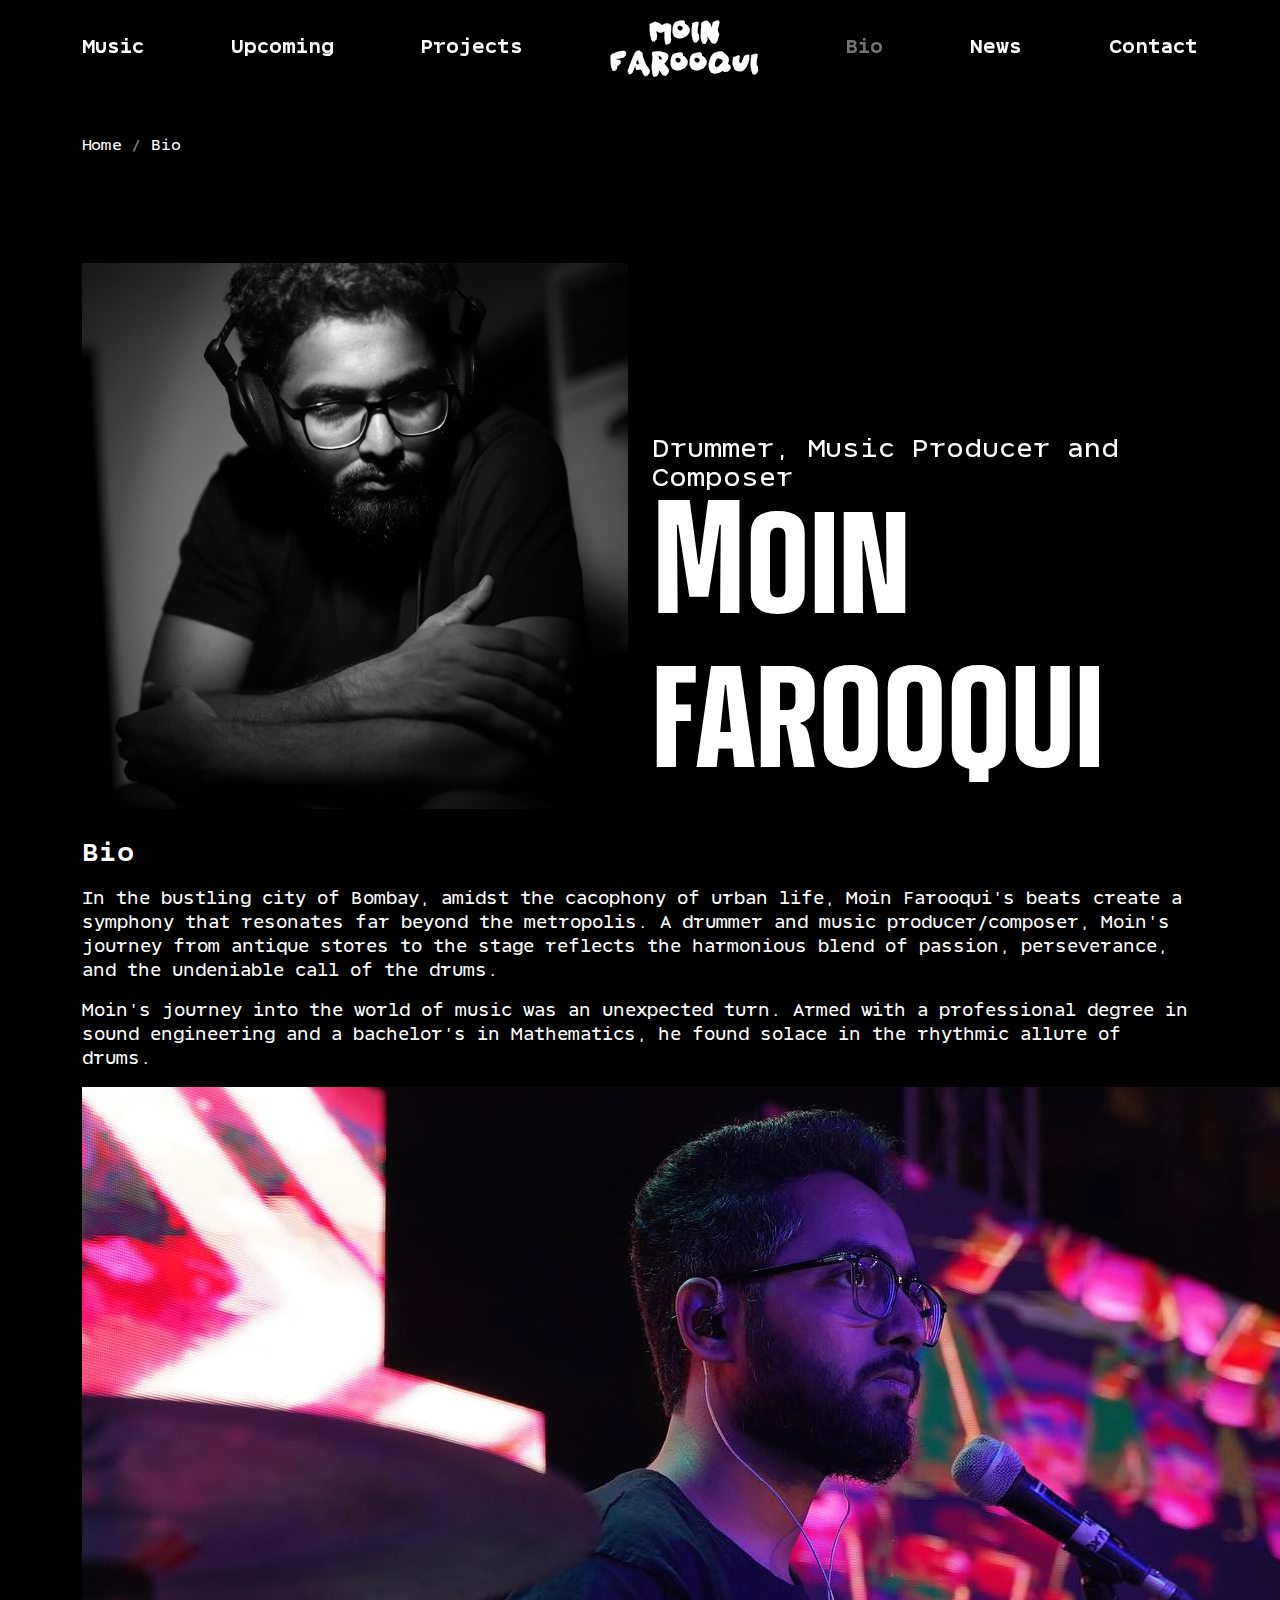
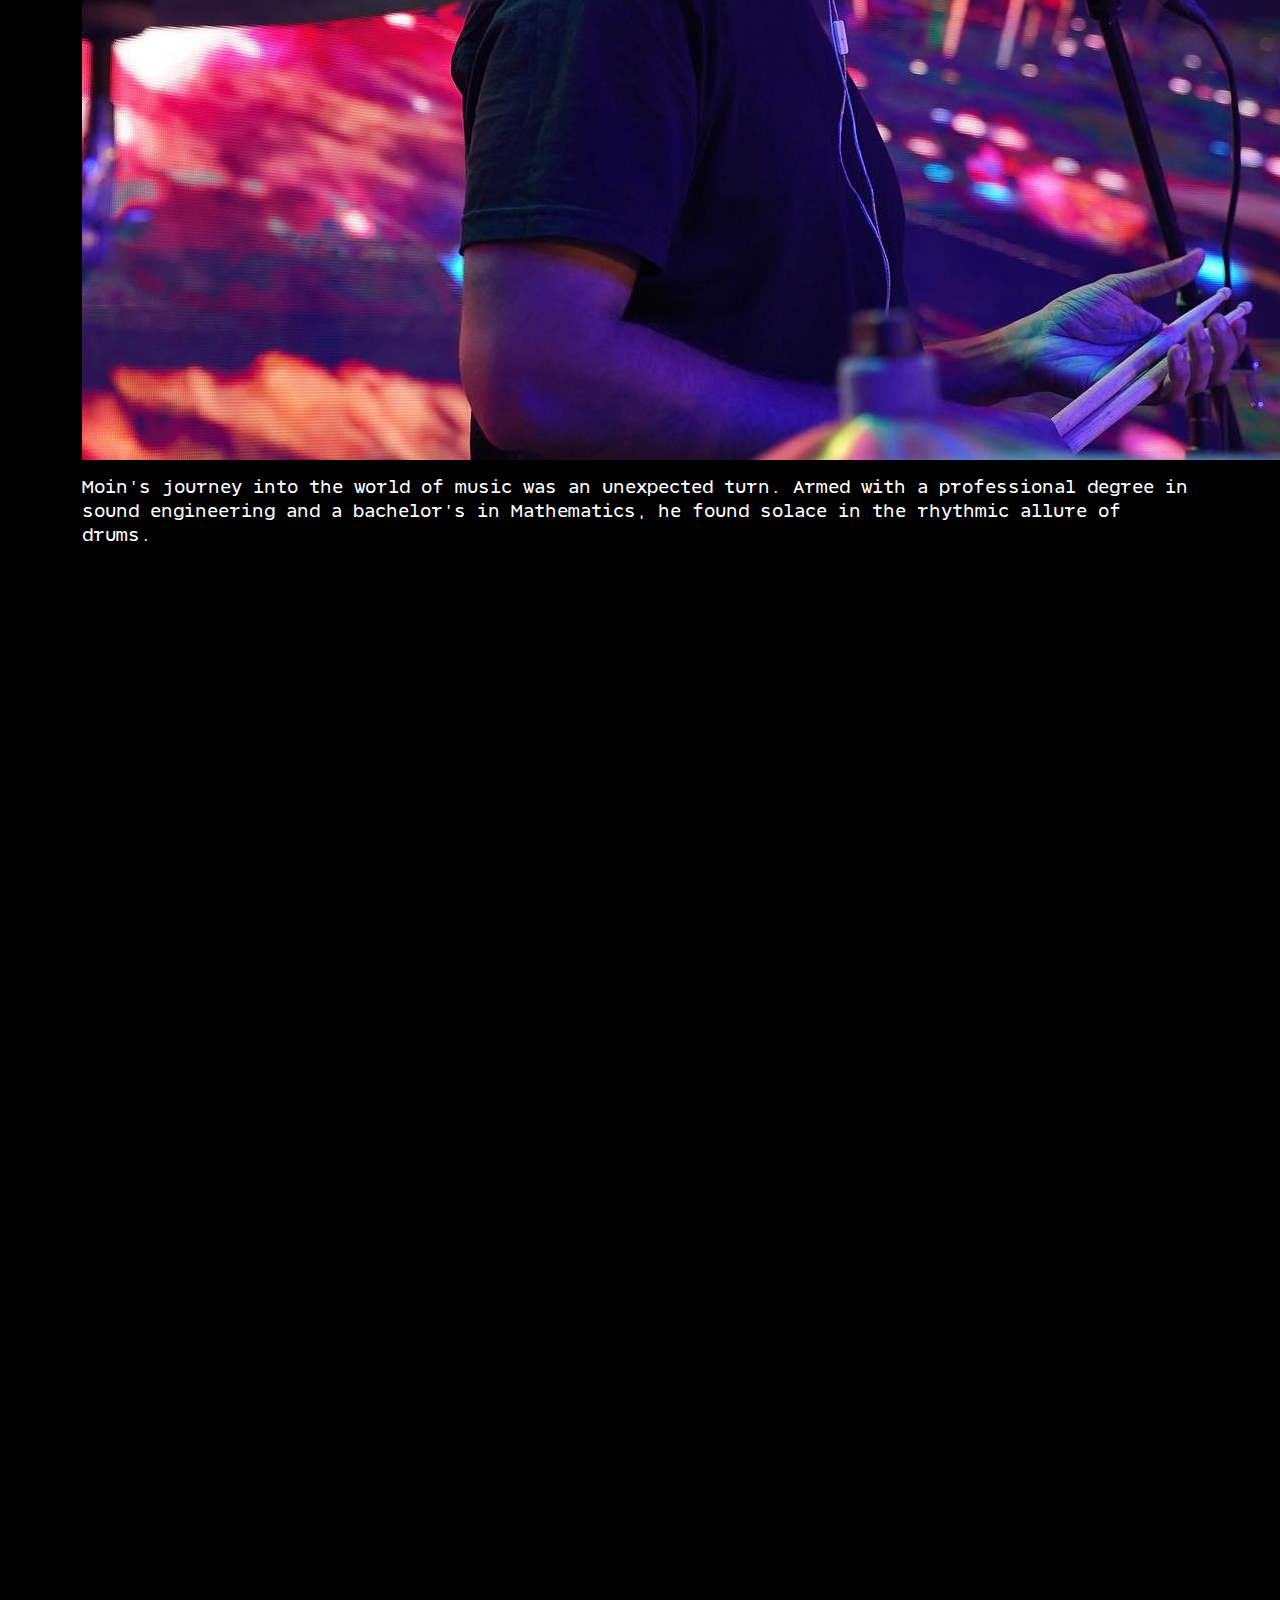
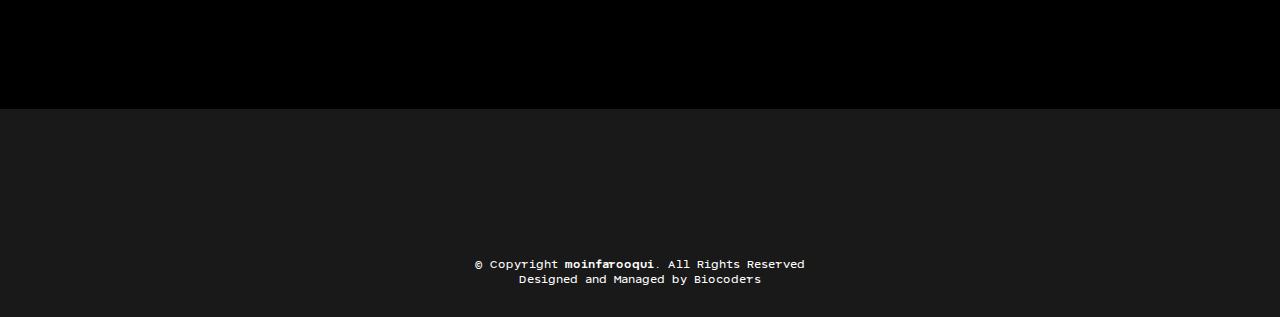
==== commit 8b9aaa97: "Add files via upload" ====
--- a/bio.html
+++ b/bio.html
@@ -49,13 +49,13 @@
       <nav id="navbar" class="navbar">
         <ul>
           
-          <li><a class="nav-link scrollto" href="#music">Music</a></li>
-          <li><a class="nav-link scrollto" href="#upcoming">Upcoming</a></li>
-          <li><a class="nav-link scrollto" href="#projects">Projects</a></li>
-          <h1 class="logo nav-link scrollto"><a href="#hero">Moin <br> farooqui</a></h1>
-          <li><a class="nav-link scrollto active" href="#bio">Bio</a></li>
-          <li><a class="nav-link scrollto" href="#news">NEWS</a></li>
-          <li><a class="nav-link scrollto" href="#contact">Contact</a></li>
+          <li><a class="nav-link scrollto" href="/index.html#music">Music</a></li>
+          <li><a class="nav-link scrollto" href="/index.html#upcoming">Upcoming</a></li>
+          <li><a class="nav-link scrollto" href="/index.html#projects">Projects</a></li>
+          <h1 class="logo nav-link scrollto"><a href="/index.html#hero">Moin <br> farooqui</a></h1>
+          <li><a class="nav-link scrollto active" href="/index.html#bio">Bio</a></li>
+          <li><a class="nav-link scrollto" href="/index.html#news">News</a></li>
+          <li><a class="nav-link scrollto" href="/index.html#contact">Contact</a></li>
         </ul>
         <i class="bi bi-list mobile-nav-toggle"></i>
       </nav><!-- .navbar -->
@@ -340,22 +340,19 @@
         <div class="row">
           <div class="col-lg-12 col-md-12 footer-contact">
             <div class="social-links mt-3">
-              <a href="#" class="twitter"><i class="fa-brands fa-instagram"></i></a>
-            </div>
+              <a href="https://www.instagram.com/moindrums?utm_source=ig_web_button_share_sheet&igsh=ZDNlZDc0MzIxNw==" class="instagram"><i class="fa-brands fa-instagram"></i></a>
+            </div>
+            <!-- <div class="social-links mt-3">
+              <a href="#" class="facebook"><i class="fa-brands fa-facebook"></i></a>
+            </div> -->
             <div class="social-links mt-3">
-              <a href="#" class="twitter"><i class="fa-brands fa-twitter"></i></a>
+              <a href="https://youtube.com/@TheMoin767?si=6enWL75xtMaNXkYa" class="youtube" target="_blank"><i class="fa-brands fa-youtube"></i></a>
             </div>
             <div class="social-links mt-3">
-              <a href="#" class="facebook"><i class="fa-brands fa-facebook"></i></a>
+              <a href="https://open.spotify.com/artist/7xgtUknw8tyUhWkSnMjhti?si=x7DtP5a7RZy-uymP0DgSHg" class="spotify" target="_blank"><i class="fa-brands fa-spotify"></i></i></a>
             </div>
             <div class="social-links mt-3">
-              <a href="#" class="facebook"><i class="fa-brands fa-youtube"></i></a>
-            </div>
-            <div class="social-links mt-3">
-              <a href="#" class="facebook"><i class="fa-brands fa-spotify"></i></i></a>
-            </div>
-            <div class="social-links mt-3">
-              <a href="#" class="facebook"><i class="fa-brands fa-soundcloud"></i></a>
+              <a href="https://music.apple.com/us/artist/moin/563382357" class="applemusic" target="_blank"><i class="fa-brands fa-apple"></i></a>
             </div>
           </div>
           <div class="copyright text-center">
